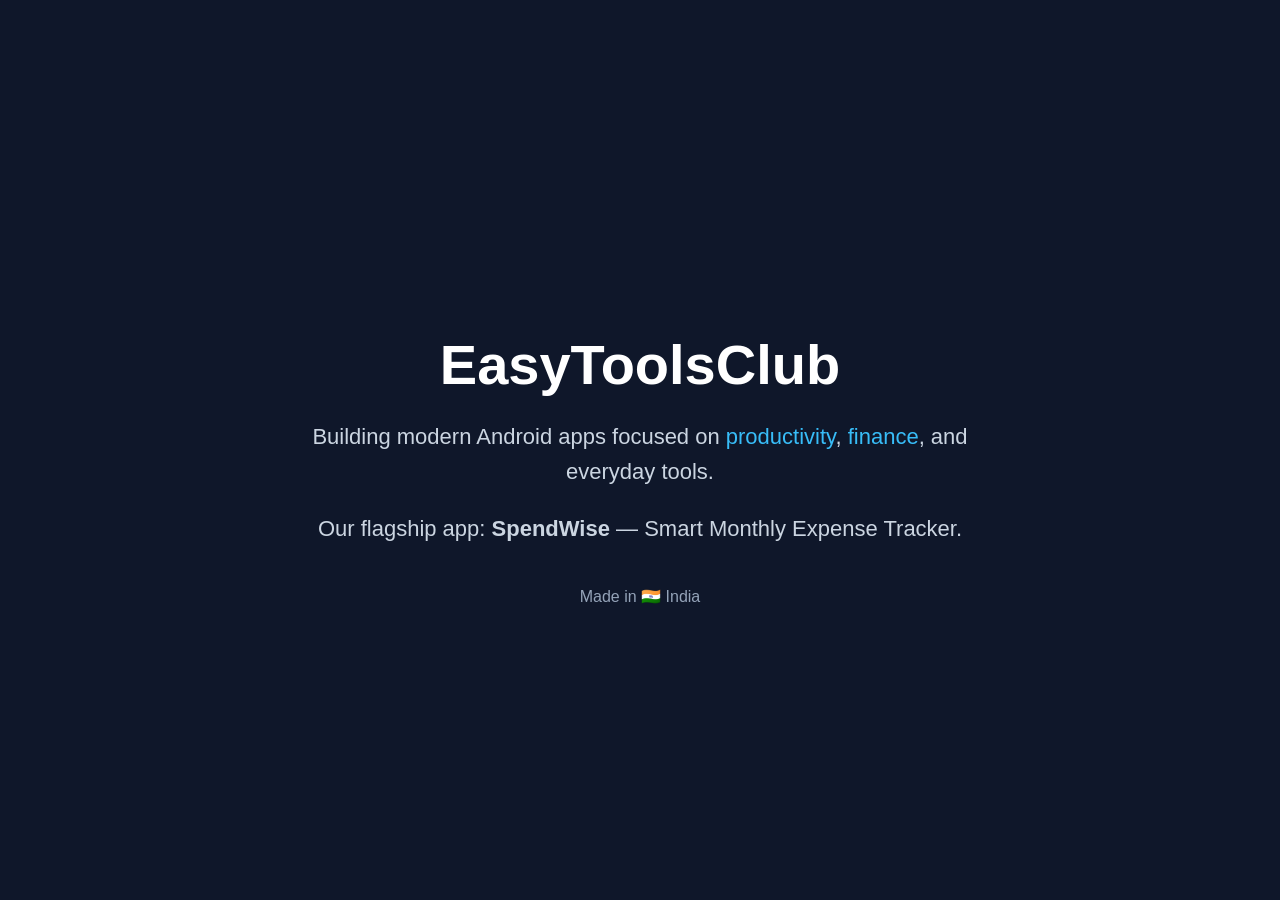
==== index.html @ 216d98b9 "Initial website setup" ====
<!DOCTYPE html>
<html lang="en">
<head>
    <meta charset="UTF-8">
    <meta name="viewport" content="width=device-width, initial-scale=1.0">
    <title>EasyToolsClub</title>

    <style>
        body {
            margin: 0;
            font-family: Arial, sans-serif;
            background: #0f172a;
            color: white;
            display: flex;
            justify-content: center;
            align-items: center;
            height: 100vh;
            text-align: center;
        }

        .container {
            max-width: 700px;
            padding: 20px;
        }

        h1 {
            font-size: 56px;
            margin-bottom: 20px;
        }

        p {
            font-size: 22px;
            color: #cbd5e1;
            line-height: 1.6;
        }

        .highlight {
            color: #38bdf8;
        }

        .footer {
            margin-top: 40px;
            color: #94a3b8;
            font-size: 16px;
        }

        a {
            color: #38bdf8;
            text-decoration: none;
        }
    </style>
</head>

<body>

<div class="container">
    <h1>EasyToolsClub</h1>

    <p>
        Building modern Android apps focused on
        <span class="highlight">productivity</span>,
        <span class="highlight">finance</span>,
        and everyday tools.
    </p>

    <p>
        Our flagship app:
        <strong>SpendWise</strong> —
        Smart Monthly Expense Tracker.
    </p>

    <div class="footer">
        Made in 🇮🇳 India
    </div>
</div>

</body>
</html>
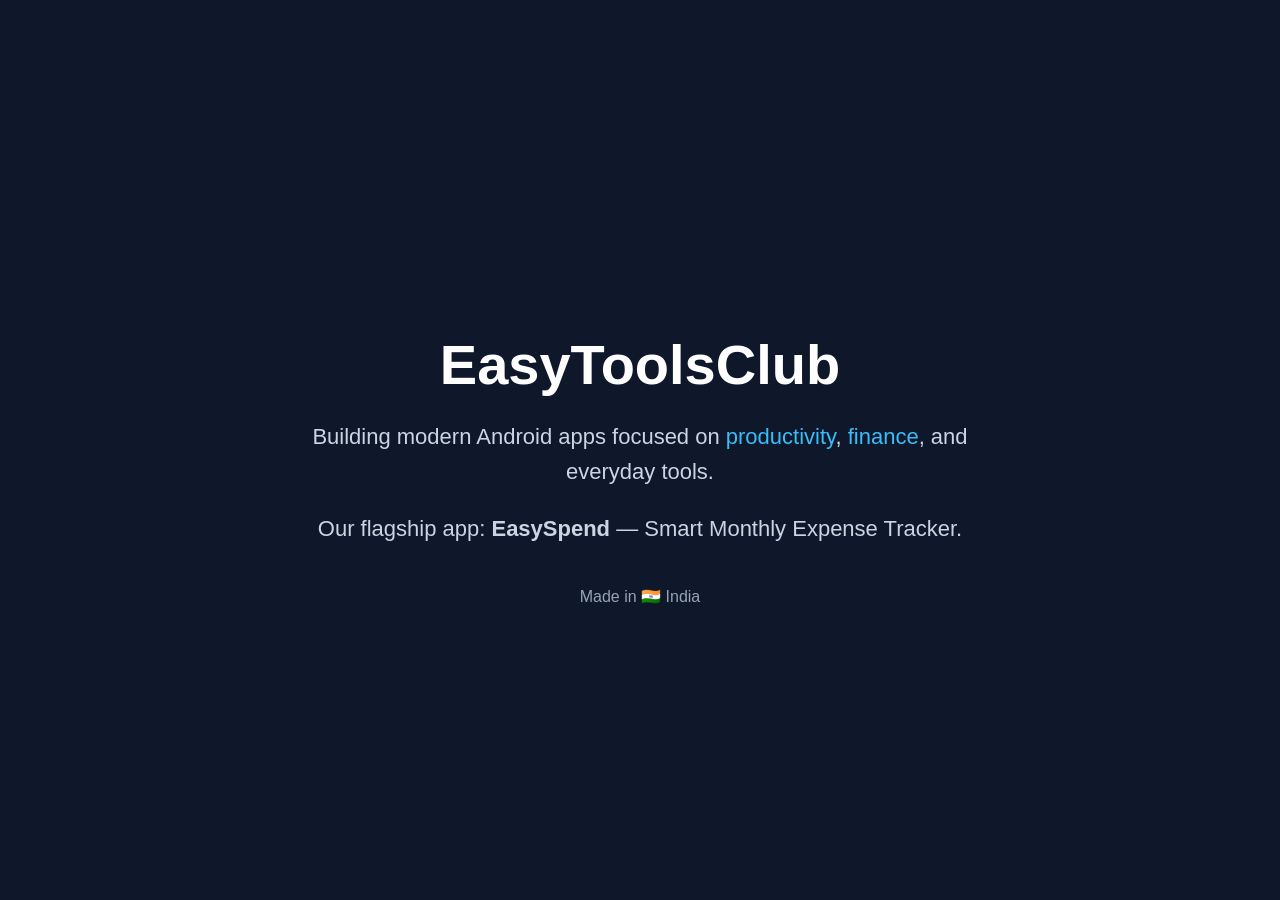
==== commit f9c51ab9: "Update index.html" ====
--- a/index.html
+++ b/index.html
@@ -65,7 +65,7 @@
 
     <p>
         Our flagship app:
-        <strong>SpendWise</strong> —
+        <strong>EasySpend</strong> —
         Smart Monthly Expense Tracker.
     </p>
 
@@ -75,4 +75,4 @@
 </div>
 
 </body>
-</html>+</html>
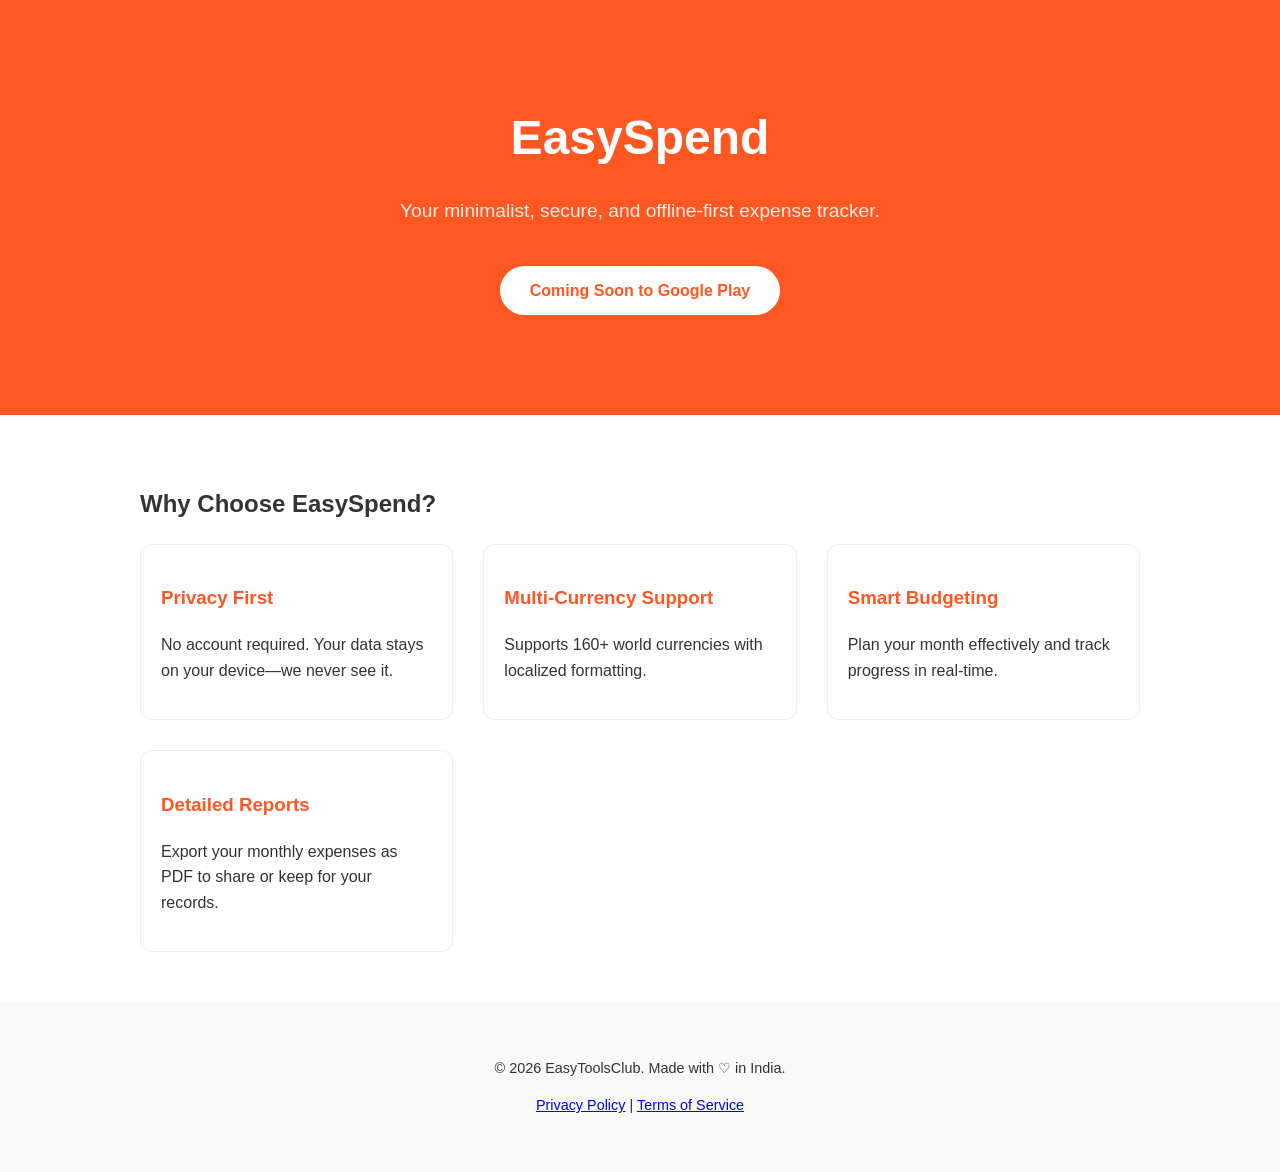
==== commit d3e56cd6: "Revamp index.html for EasySpend tracker Updated the title and modified the layout and styling for th" ====
--- a/index.html
+++ b/index.html
@@ -3,76 +3,53 @@
 <head>
     <meta charset="UTF-8">
     <meta name="viewport" content="width=device-width, initial-scale=1.0">
-    <title>EasyToolsClub</title>
-
+    <title>EasySpend - Smart Monthly Expense Tracker</title>
     <style>
-        body {
-            margin: 0;
-            font-family: Arial, sans-serif;
-            background: #0f172a;
-            color: white;
-            display: flex;
-            justify-content: center;
-            align-items: center;
-            height: 100vh;
-            text-align: center;
-        }
-
-        .container {
-            max-width: 700px;
-            padding: 20px;
-        }
-
-        h1 {
-            font-size: 56px;
-            margin-bottom: 20px;
-        }
-
-        p {
-            font-size: 22px;
-            color: #cbd5e1;
-            line-height: 1.6;
-        }
-
-        .highlight {
-            color: #38bdf8;
-        }
-
-        .footer {
-            margin-top: 40px;
-            color: #94a3b8;
-            font-size: 16px;
-        }
-
-        a {
-            color: #38bdf8;
-            text-decoration: none;
-        }
+        body { font-family: 'Segoe UI', Tahoma, Geneva, Verdana, sans-serif; margin: 0; color: #333; line-height: 1.6; }
+        .hero { background: #FF5722; color: white; padding: 100px 20px; text-align: center; }
+        .hero h1 { margin: 0; font-size: 3em; }
+        .hero p { font-size: 1.2em; opacity: 0.9; }
+        .container { max-width: 1000px; margin: auto; padding: 50px 20px; }
+        .features { display: grid; grid-template-columns: repeat(auto-fit, minmax(300px, 1fr)); gap: 30px; }
+        .feature-card { padding: 20px; border-radius: 12px; border: 1px solid #eee; transition: 0.3s; }
+        .feature-card:hover { transform: translateY(-5px); box-shadow: 0 10px 20px rgba(0,0,0,0.1); }
+        .feature-card h3 { color: #FF5722; }
+        .footer { text-align: center; padding: 40px 20px; background: #f9f9f9; font-size: 0.9em; }
+        .btn { display: inline-block; background: white; color: #FF5722; padding: 12px 30px; border-radius: 30px; text-decoration: none; font-weight: bold; margin-top: 20px; }
     </style>
 </head>
+<body>
+    <div class="hero">
+        <h1>EasySpend</h1>
+        <p>Your minimalist, secure, and offline-first expense tracker.</p>
+        <a href="#" class="btn">Coming Soon to Google Play</a>
+    </div>
 
-<body>
-
-<div class="container">
-    <h1>EasyToolsClub</h1>
-
-    <p>
-        Building modern Android apps focused on
-        <span class="highlight">productivity</span>,
-        <span class="highlight">finance</span>,
-        and everyday tools.
-    </p>
-
-    <p>
-        Our flagship app:
-        <strong>EasySpend</strong> —
-        Smart Monthly Expense Tracker.
-    </p>
+    <div class="container">
+        <h2>Why Choose EasySpend?</h2>
+        <div class="features">
+            <div class="feature-card">
+                <h3>Privacy First</h3>
+                <p>No account required. Your data stays on your device—we never see it.</p>
+            </div>
+            <div class="feature-card">
+                <h3>Multi-Currency Support</h3>
+                <p>Supports 160+ world currencies with localized formatting.</p>
+            </div>
+            <div class="feature-card">
+                <h3>Smart Budgeting</h3>
+                <p>Plan your month effectively and track progress in real-time.</p>
+            </div>
+            <div class="feature-card">
+                <h3>Detailed Reports</h3>
+                <p>Export your monthly expenses as PDF to share or keep for your records.</p>
+            </div>
+        </div>
+    </div>
 
     <div class="footer">
-        Made in 🇮🇳 India
+        <p>&copy; 2026 EasyToolsClub. Made with ♡ in India.</p>
+        <p><a href="privacy.html">Privacy Policy</a> | <a href="terms.html">Terms of Service</a></p>
     </div>
-</div>
-
 </body>
 </html>
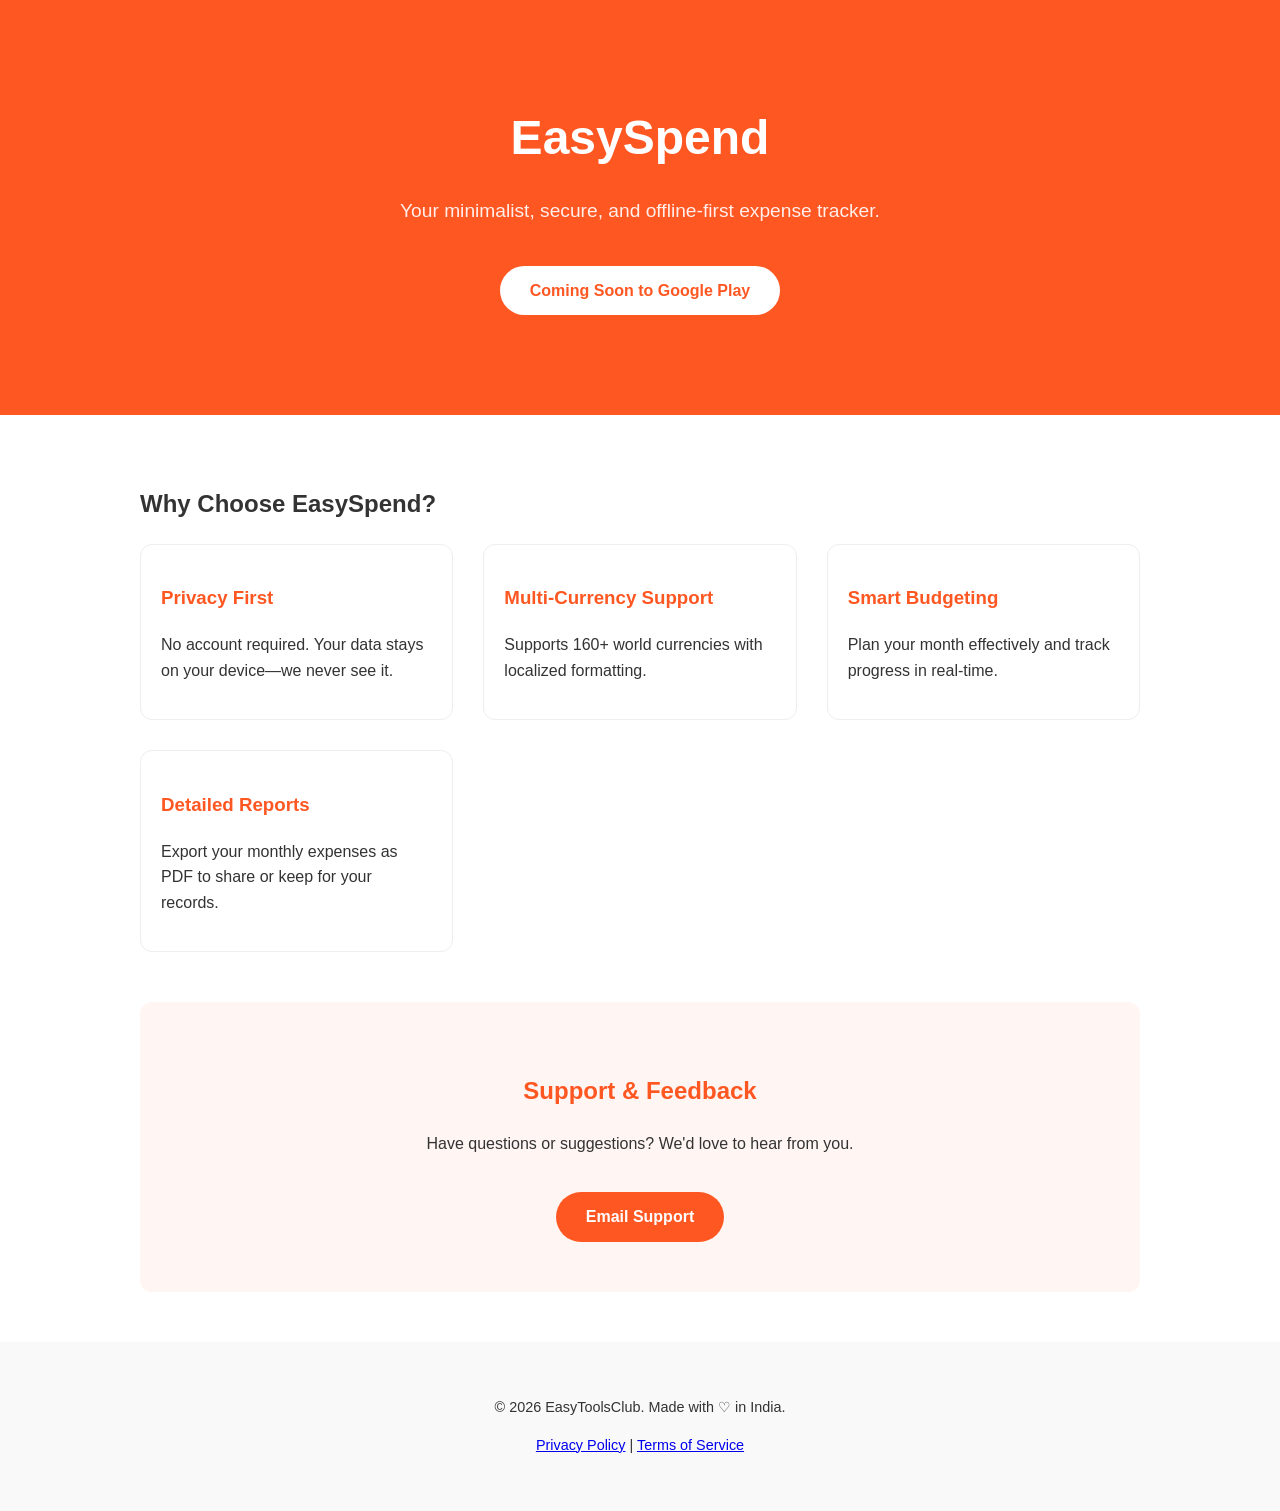
==== commit 02476d62: "Add files via upload" ====
--- a/index.html
+++ b/index.html
@@ -1,55 +1,64 @@
-<!DOCTYPE html>
-<html lang="en">
-<head>
-    <meta charset="UTF-8">
-    <meta name="viewport" content="width=device-width, initial-scale=1.0">
-    <title>EasySpend - Smart Monthly Expense Tracker</title>
-    <style>
-        body { font-family: 'Segoe UI', Tahoma, Geneva, Verdana, sans-serif; margin: 0; color: #333; line-height: 1.6; }
-        .hero { background: #FF5722; color: white; padding: 100px 20px; text-align: center; }
-        .hero h1 { margin: 0; font-size: 3em; }
-        .hero p { font-size: 1.2em; opacity: 0.9; }
-        .container { max-width: 1000px; margin: auto; padding: 50px 20px; }
-        .features { display: grid; grid-template-columns: repeat(auto-fit, minmax(300px, 1fr)); gap: 30px; }
-        .feature-card { padding: 20px; border-radius: 12px; border: 1px solid #eee; transition: 0.3s; }
-        .feature-card:hover { transform: translateY(-5px); box-shadow: 0 10px 20px rgba(0,0,0,0.1); }
-        .feature-card h3 { color: #FF5722; }
-        .footer { text-align: center; padding: 40px 20px; background: #f9f9f9; font-size: 0.9em; }
-        .btn { display: inline-block; background: white; color: #FF5722; padding: 12px 30px; border-radius: 30px; text-decoration: none; font-weight: bold; margin-top: 20px; }
-    </style>
-</head>
-<body>
-    <div class="hero">
-        <h1>EasySpend</h1>
-        <p>Your minimalist, secure, and offline-first expense tracker.</p>
-        <a href="#" class="btn">Coming Soon to Google Play</a>
-    </div>
-
-    <div class="container">
-        <h2>Why Choose EasySpend?</h2>
-        <div class="features">
-            <div class="feature-card">
-                <h3>Privacy First</h3>
-                <p>No account required. Your data stays on your device—we never see it.</p>
-            </div>
-            <div class="feature-card">
-                <h3>Multi-Currency Support</h3>
-                <p>Supports 160+ world currencies with localized formatting.</p>
-            </div>
-            <div class="feature-card">
-                <h3>Smart Budgeting</h3>
-                <p>Plan your month effectively and track progress in real-time.</p>
-            </div>
-            <div class="feature-card">
-                <h3>Detailed Reports</h3>
-                <p>Export your monthly expenses as PDF to share or keep for your records.</p>
-            </div>
-        </div>
-    </div>
-
-    <div class="footer">
-        <p>&copy; 2026 EasyToolsClub. Made with ♡ in India.</p>
-        <p><a href="privacy.html">Privacy Policy</a> | <a href="terms.html">Terms of Service</a></p>
-    </div>
-</body>
-</html>
+<!DOCTYPE html>
+<html lang="en">
+<head>
+    <meta charset="UTF-8">
+    <meta name="viewport" content="width=device-width, initial-scale=1.0">
+    <title>EasySpend - Smart Monthly Expense Tracker</title>
+    <style>
+        body { font-family: 'Segoe UI', Tahoma, Geneva, Verdana, sans-serif; margin: 0; color: #333; line-height: 1.6; }
+        .hero { background: #FF5722; color: white; padding: 100px 20px; text-align: center; }
+        .hero h1 { margin: 0; font-size: 3em; }
+        .hero p { font-size: 1.2em; opacity: 0.9; }
+        .container { max-width: 1000px; margin: auto; padding: 50px 20px; }
+        .features { display: grid; grid-template-columns: repeat(auto-fit, minmax(300px, 1fr)); gap: 30px; }
+        .feature-card { padding: 20px; border-radius: 12px; border: 1px solid #eee; transition: 0.3s; }
+        .feature-card:hover { transform: translateY(-5px); box-shadow: 0 10px 20px rgba(0,0,0,0.1); }
+        .feature-card h3 { color: #FF5722; }
+        .contact { background: #fff5f2; padding: 50px 20px; text-align: center; border-radius: 12px; margin-top: 50px; }
+        .contact h2 { color: #FF5722; }
+        .footer { text-align: center; padding: 40px 20px; background: #f9f9f9; font-size: 0.9em; }
+        .btn { display: inline-block; background: white; color: #FF5722; padding: 12px 30px; border-radius: 30px; text-decoration: none; font-weight: bold; margin-top: 20px; }
+        .btn-primary { background: #FF5722; color: white; }
+    </style>
+</head>
+<body>
+    <div class="hero">
+        <h1>EasySpend</h1>
+        <p>Your minimalist, secure, and offline-first expense tracker.</p>
+        <a href="#" class="btn">Coming Soon to Google Play</a>
+    </div>
+
+    <div class="container">
+        <h2>Why Choose EasySpend?</h2>
+        <div class="features">
+            <div class="feature-card">
+                <h3>Privacy First</h3>
+                <p>No account required. Your data stays on your device—we never see it.</p>
+            </div>
+            <div class="feature-card">
+                <h3>Multi-Currency Support</h3>
+                <p>Supports 160+ world currencies with localized formatting.</p>
+            </div>
+            <div class="feature-card">
+                <h3>Smart Budgeting</h3>
+                <p>Plan your month effectively and track progress in real-time.</p>
+            </div>
+            <div class="feature-card">
+                <h3>Detailed Reports</h3>
+                <p>Export your monthly expenses as PDF to share or keep for your records.</p>
+            </div>
+        </div>
+
+        <div class="contact" id="contact">
+            <h2>Support & Feedback</h2>
+            <p>Have questions or suggestions? We'd love to hear from you.</p>
+            <a href="mailto:support@easytoolsclub.in" class="btn btn-primary">Email Support</a>
+        </div>
+    </div>
+
+    <div class="footer">
+        <p>&copy; 2026 EasyToolsClub. Made with ♡ in India.</p>
+        <p><a href="privacy.html">Privacy Policy</a> | <a href="terms.html">Terms of Service</a></p>
+    </div>
+</body>
+</html>
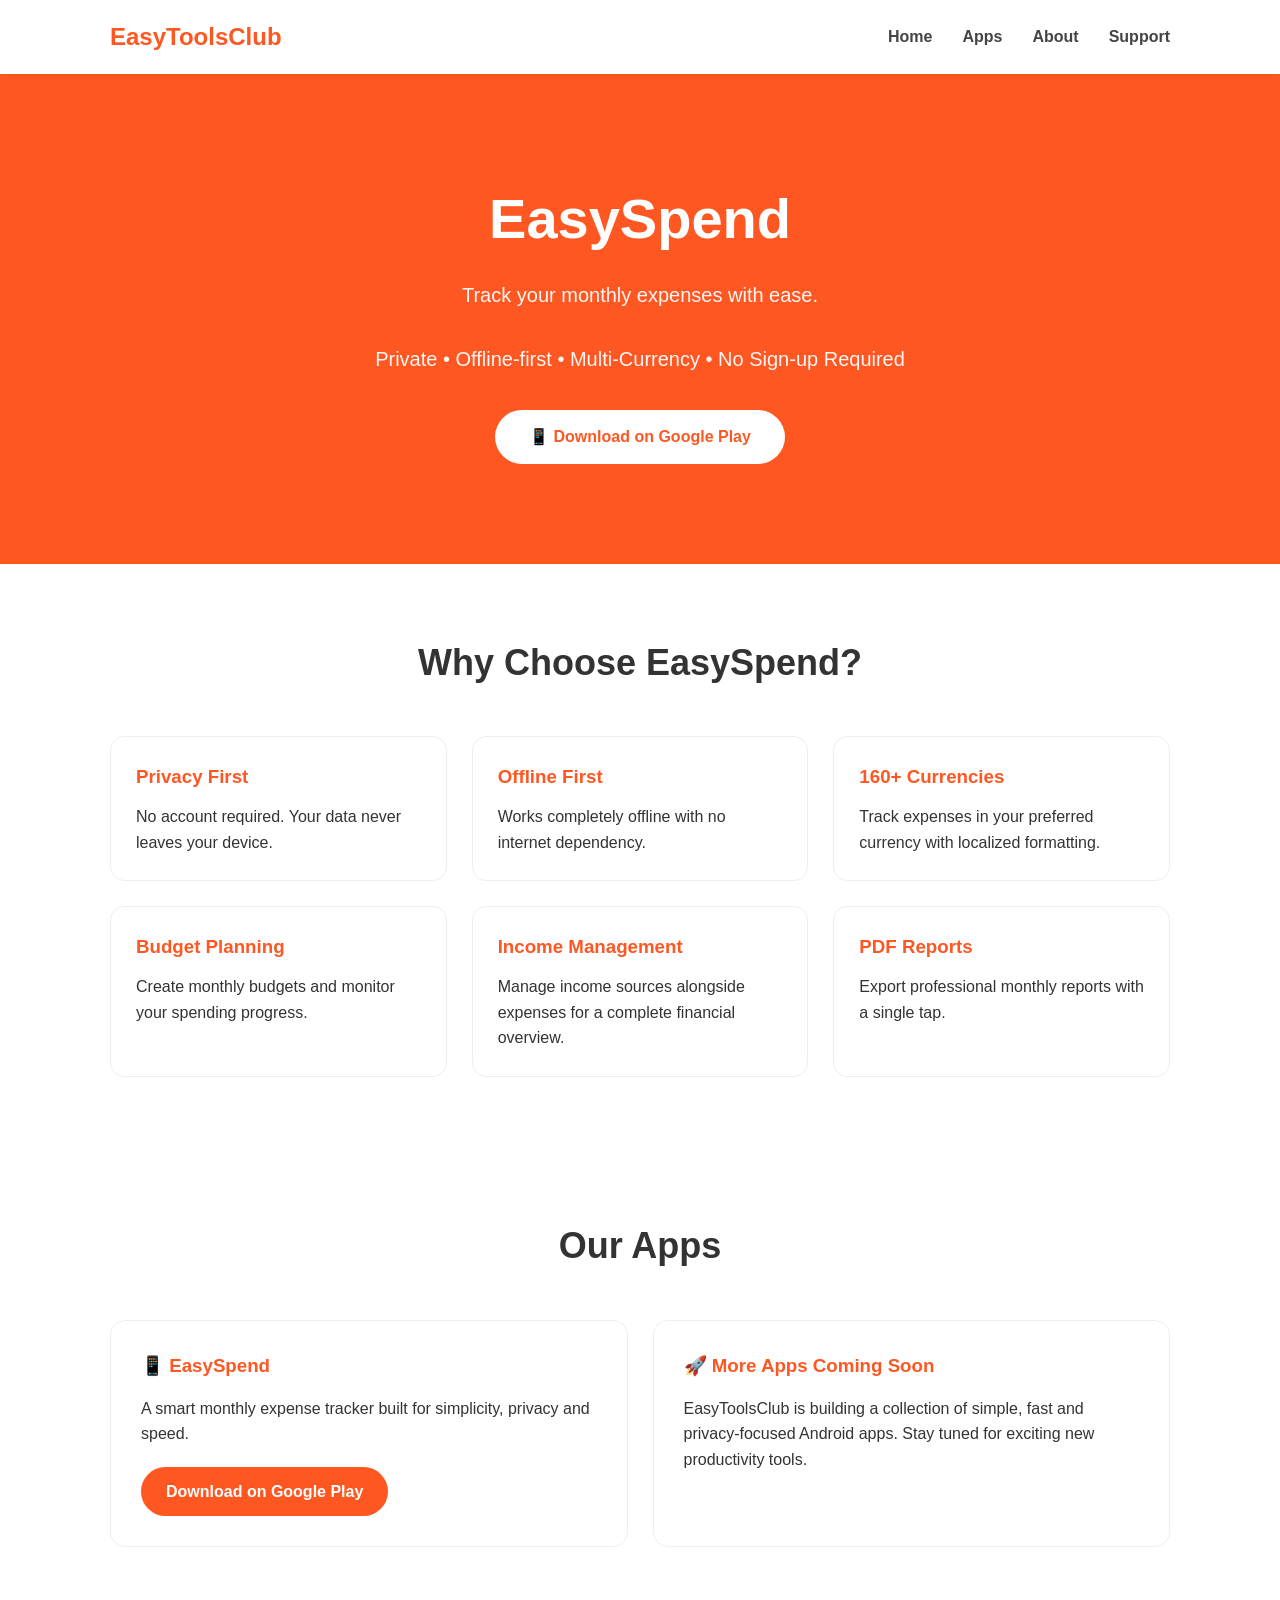
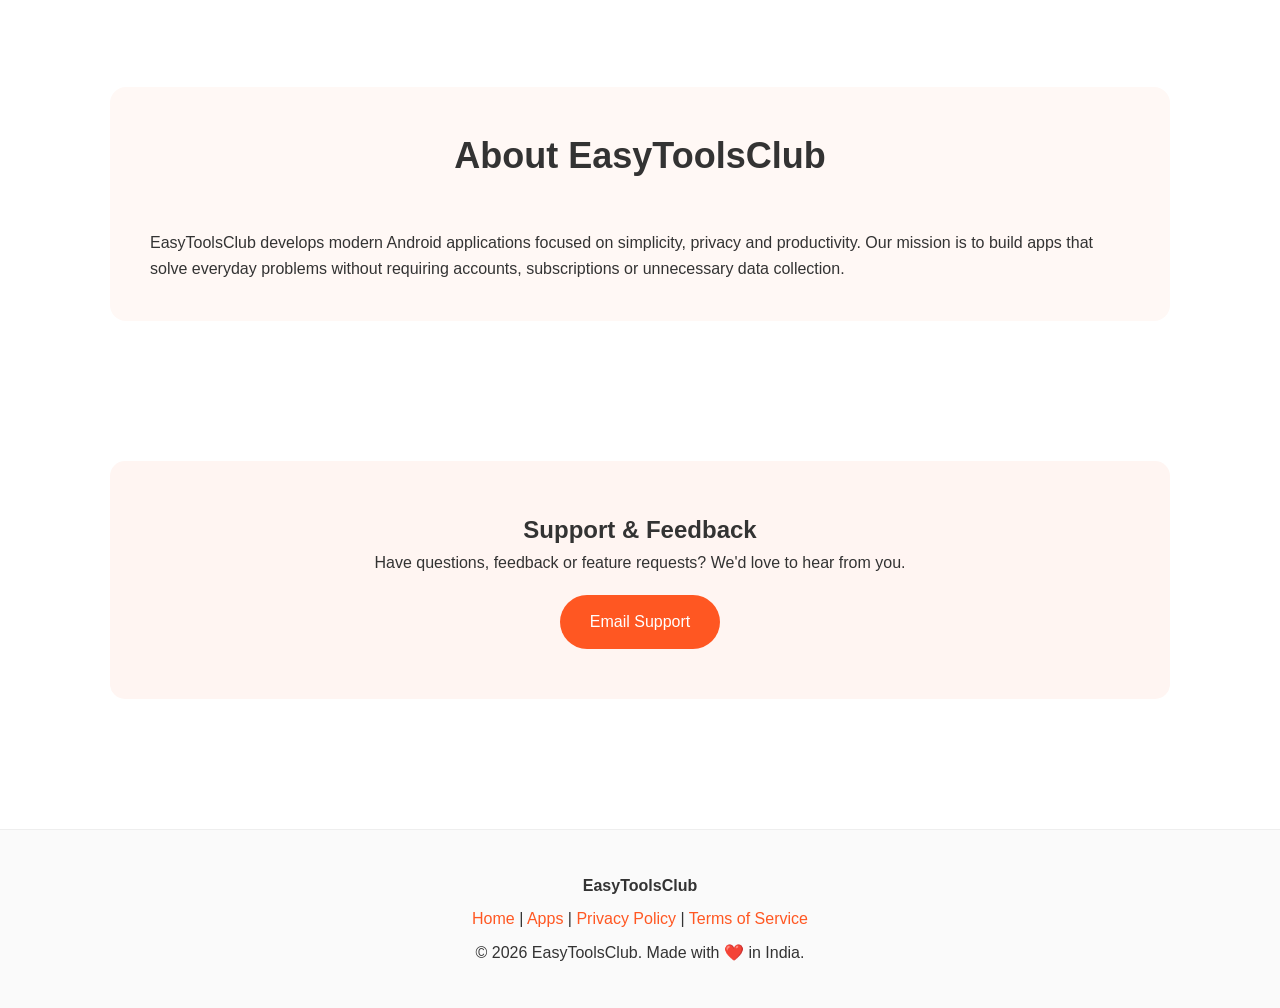
==== commit a97b1ea1: "Refactor index.html for improved layout and styling Updated the HTML structure and styles for the Ea" ====
--- a/index.html
+++ b/index.html
@@ -1,64 +1,316 @@
 <!DOCTYPE html>
 <html lang="en">
-<head>
-    <meta charset="UTF-8">
-    <meta name="viewport" content="width=device-width, initial-scale=1.0">
-    <title>EasySpend - Smart Monthly Expense Tracker</title>
-    <style>
-        body { font-family: 'Segoe UI', Tahoma, Geneva, Verdana, sans-serif; margin: 0; color: #333; line-height: 1.6; }
-        .hero { background: #FF5722; color: white; padding: 100px 20px; text-align: center; }
-        .hero h1 { margin: 0; font-size: 3em; }
-        .hero p { font-size: 1.2em; opacity: 0.9; }
-        .container { max-width: 1000px; margin: auto; padding: 50px 20px; }
-        .features { display: grid; grid-template-columns: repeat(auto-fit, minmax(300px, 1fr)); gap: 30px; }
-        .feature-card { padding: 20px; border-radius: 12px; border: 1px solid #eee; transition: 0.3s; }
-        .feature-card:hover { transform: translateY(-5px); box-shadow: 0 10px 20px rgba(0,0,0,0.1); }
-        .feature-card h3 { color: #FF5722; }
-        .contact { background: #fff5f2; padding: 50px 20px; text-align: center; border-radius: 12px; margin-top: 50px; }
-        .contact h2 { color: #FF5722; }
-        .footer { text-align: center; padding: 40px 20px; background: #f9f9f9; font-size: 0.9em; }
-        .btn { display: inline-block; background: white; color: #FF5722; padding: 12px 30px; border-radius: 30px; text-decoration: none; font-weight: bold; margin-top: 20px; }
-        .btn-primary { background: #FF5722; color: white; }
-    </style>
-</head>
-<body>
-    <div class="hero">
-        <h1>EasySpend</h1>
-        <p>Your minimalist, secure, and offline-first expense tracker.</p>
-        <a href="#" class="btn">Coming Soon to Google Play</a>
-    </div>
-
-    <div class="container">
-        <h2>Why Choose EasySpend?</h2>
-        <div class="features">
-            <div class="feature-card">
-                <h3>Privacy First</h3>
-                <p>No account required. Your data stays on your device—we never see it.</p>
-            </div>
-            <div class="feature-card">
-                <h3>Multi-Currency Support</h3>
-                <p>Supports 160+ world currencies with localized formatting.</p>
-            </div>
-            <div class="feature-card">
-                <h3>Smart Budgeting</h3>
-                <p>Plan your month effectively and track progress in real-time.</p>
-            </div>
-            <div class="feature-card">
-                <h3>Detailed Reports</h3>
-                <p>Export your monthly expenses as PDF to share or keep for your records.</p>
-            </div>
-        </div>
-
-        <div class="contact" id="contact">
+   <head>
+      <meta charset="UTF-8">
+      <meta name="viewport" content="width=device-width, initial-scale=1.0">
+      <title>EasyToolsClub | EasySpend - Smart Monthly Expense Tracker</title>
+      <style>
+         *{
+         margin:0;
+         padding:0;
+         box-sizing:border-box;
+         }
+         body{
+         font-family:Segoe UI,Tahoma,Geneva,Verdana,sans-serif;
+         color:#333;
+         line-height:1.6;
+         background:#fff;
+         }
+         /* Navigation */
+         header{
+         position:sticky;
+         top:0;
+         background:#fff;
+         box-shadow:0 2px 10px rgba(0,0,0,.06);
+         z-index:999;
+         }
+         nav{
+         max-width:1100px;
+         margin:auto;
+         padding:18px 20px;
+         display:flex;
+         justify-content:space-between;
+         align-items:center;
+         }
+         .logo{
+         font-size:24px;
+         font-weight:bold;
+         color:#FF5722;
+         }
+         nav ul{
+         display:flex;
+         list-style:none;
+         gap:30px;
+         }
+         nav a{
+         text-decoration:none;
+         color:#444;
+         font-weight:600;
+         }
+         nav a:hover{
+         color:#FF5722;
+         }
+         /* Hero */
+         .hero{
+         background:#FF5722;
+         color:#fff;
+         text-align:center;
+         padding:100px 20px;
+         }
+         .hero h1{
+         font-size:56px;
+         margin-bottom:15px;
+         }
+         .hero p{
+         max-width:700px;
+         margin:auto;
+         font-size:20px;
+         opacity:.95;
+         }
+         .btn{
+         display:inline-block;
+         margin-top:35px;
+         padding:14px 34px;
+         border-radius:40px;
+         text-decoration:none;
+         font-weight:bold;
+         transition:.25s;
+         }
+         .btn-primary{
+         background:white;
+         color:#FF5722;
+         }
+         .btn-primary:hover{
+         transform:translateY(-2px);
+         }
+         /* Sections */
+         .container{
+         max-width:1100px;
+         margin:auto;
+         padding:70px 20px;
+         }
+         .section-title{
+         text-align:center;
+         margin-bottom:45px;
+         font-size:36px;
+         }
+         /* Features */
+         .features{
+         display:grid;
+         grid-template-columns:repeat(auto-fit,minmax(250px,1fr));
+         gap:25px;
+         }
+         .card{
+         border:1px solid #eee;
+         border-radius:14px;
+         padding:25px;
+         transition:.25s;
+         background:#fff;
+         }
+         .card:hover{
+         transform:translateY(-5px);
+         box-shadow:0 12px 30px rgba(0,0,0,.08);
+         }
+         .card h3{
+         color:#FF5722;
+         margin-bottom:12px;
+         }
+         /* Apps */
+         .apps{
+         display:grid;
+         grid-template-columns:repeat(auto-fit,minmax(320px,1fr));
+         gap:25px;
+         }
+         .app-card{
+         border:1px solid #eee;
+         border-radius:15px;
+         padding:30px;
+         }
+         .app-card h3{
+         color:#FF5722;
+         margin-bottom:15px;
+         }
+         .download-btn{
+         display:inline-block;
+         margin-top:20px;
+         background:#FF5722;
+         color:white;
+         padding:12px 25px;
+         border-radius:30px;
+         text-decoration:none;
+         font-weight:bold;
+         }
+         .download-btn:hover{
+         opacity:.9;
+         }
+         /* About */
+         .about{
+         background:#fff8f5;
+         border-radius:16px;
+         padding:40px;
+         }
+         /* Support */
+         .contact{
+         text-align:center;
+         background:#fff5f2;
+         padding:50px;
+         border-radius:15px;
+         }
+         .email-btn{
+         display:inline-block;
+         margin-top:20px;
+         background:#FF5722;
+         color:white;
+         text-decoration:none;
+         padding:14px 30px;
+         border-radius:30px;
+         }
+         /* Footer */
+         footer{
+         background:#fafafa;
+         text-align:center;
+         padding:35px;
+         margin-top:60px;
+         border-top:1px solid #eee;
+         }
+         footer a{
+         text-decoration:none;
+         color:#FF5722;
+         }
+         footer p{
+         margin:8px 0;
+         }
+         html{
+         scroll-behavior:smooth;
+         }
+         @media(max-width:700px){
+         nav{
+         flex-direction:column;
+         gap:15px;
+         }
+         .hero h1{
+         font-size:40px;
+         }
+         .hero p{
+         font-size:18px;
+         }
+         }
+      </style>
+   </head>
+   <body>
+      <header>
+         <nav>
+            <div class="logo">EasyToolsClub</div>
+            <ul>
+               <li><a href="#home">Home</a></li>
+               <li><a href="#apps">Apps</a></li>
+               <li><a href="#about">About</a></li>
+               <li><a href="#support">Support</a></li>
+            </ul>
+         </nav>
+      </header>
+      <section class="hero" id="home">
+         <h1>EasySpend</h1>
+         <p>
+            Track your monthly expenses with ease.
+            <br><br>
+            Private • Offline-first • Multi-Currency • No Sign-up Required
+         </p>
+         <a class="btn btn-primary"
+            href="https://play.google.com/store/apps/details?id=com.easytoolsclub.easyspend"
+            target="_blank">
+         📱 Download on Google Play
+         </a>
+      </section>
+      <section class="container">
+         <h2 class="section-title">Why Choose EasySpend?</h2>
+         <div class="features">
+            <div class="card">
+               <h3>Privacy First</h3>
+               <p>No account required. Your data never leaves your device.</p>
+            </div>
+            <div class="card">
+               <h3>Offline First</h3>
+               <p>Works completely offline with no internet dependency.</p>
+            </div>
+            <div class="card">
+               <h3>160+ Currencies</h3>
+               <p>Track expenses in your preferred currency with localized formatting.</p>
+            </div>
+            <div class="card">
+               <h3>Budget Planning</h3>
+               <p>Create monthly budgets and monitor your spending progress.</p>
+            </div>
+            <div class="card">
+               <h3>Income Management</h3>
+               <p>Manage income sources alongside expenses for a complete financial overview.</p>
+            </div>
+            <div class="card">
+               <h3>PDF Reports</h3>
+               <p>Export professional monthly reports with a single tap.</p>
+            </div>
+         </div>
+      </section>
+      <section class="container" id="apps">
+         <h2 class="section-title">Our Apps</h2>
+         <div class="apps">
+            <div class="app-card">
+               <h3>📱 EasySpend</h3>
+               <p>
+                  A smart monthly expense tracker built for simplicity, privacy and speed.
+               </p>
+               <a
+                  class="download-btn"
+                  href="https://play.google.com/store/apps/details?id=com.easytoolsclub.easyspend"
+                  target="_blank">
+               Download on Google Play
+               </a>
+            </div>
+            <div class="app-card">
+               <h3>🚀 More Apps Coming Soon</h3>
+               <p>
+                  EasyToolsClub is building a collection of simple, fast and privacy-focused Android apps.
+                  Stay tuned for exciting new productivity tools.
+               </p>
+            </div>
+         </div>
+      </section>
+      <section class="container" id="about">
+         <div class="about">
+            <h2 class="section-title">About EasyToolsClub</h2>
+            <p>
+               EasyToolsClub develops modern Android applications focused on simplicity,
+               privacy and productivity.
+               Our mission is to build apps that solve everyday problems without requiring
+               accounts, subscriptions or unnecessary data collection.
+            </p>
+         </div>
+      </section>
+      <section class="container" id="support">
+         <div class="contact">
             <h2>Support & Feedback</h2>
-            <p>Have questions or suggestions? We'd love to hear from you.</p>
-            <a href="mailto:support@easytoolsclub.in" class="btn btn-primary">Email Support</a>
-        </div>
-    </div>
-
-    <div class="footer">
-        <p>&copy; 2026 EasyToolsClub. Made with ♡ in India.</p>
-        <p><a href="privacy.html">Privacy Policy</a> | <a href="terms.html">Terms of Service</a></p>
-    </div>
-</body>
-</html>+            <p>
+               Have questions, feedback or feature requests?
+               We'd love to hear from you.
+            </p>
+            <a
+               href="mailto:support@easytoolsclub.in"
+               class="email-btn">
+            Email Support
+            </a>
+         </div>
+      </section>
+      <footer>
+         <p><strong>EasyToolsClub</strong></p>
+         <p>
+            <a href="#home">Home</a> |
+            <a href="#apps">Apps</a> |
+            <a href="https://easytoolsclub.in/privacy.html">Privacy Policy</a> |
+            <a href="https://easytoolsclub.in/terms.html">Terms of Service</a>
+         </p>
+         <p>
+            © 2026 EasyToolsClub. Made with ❤️ in India.
+         </p>
+      </footer>
+   </body>
+</html>
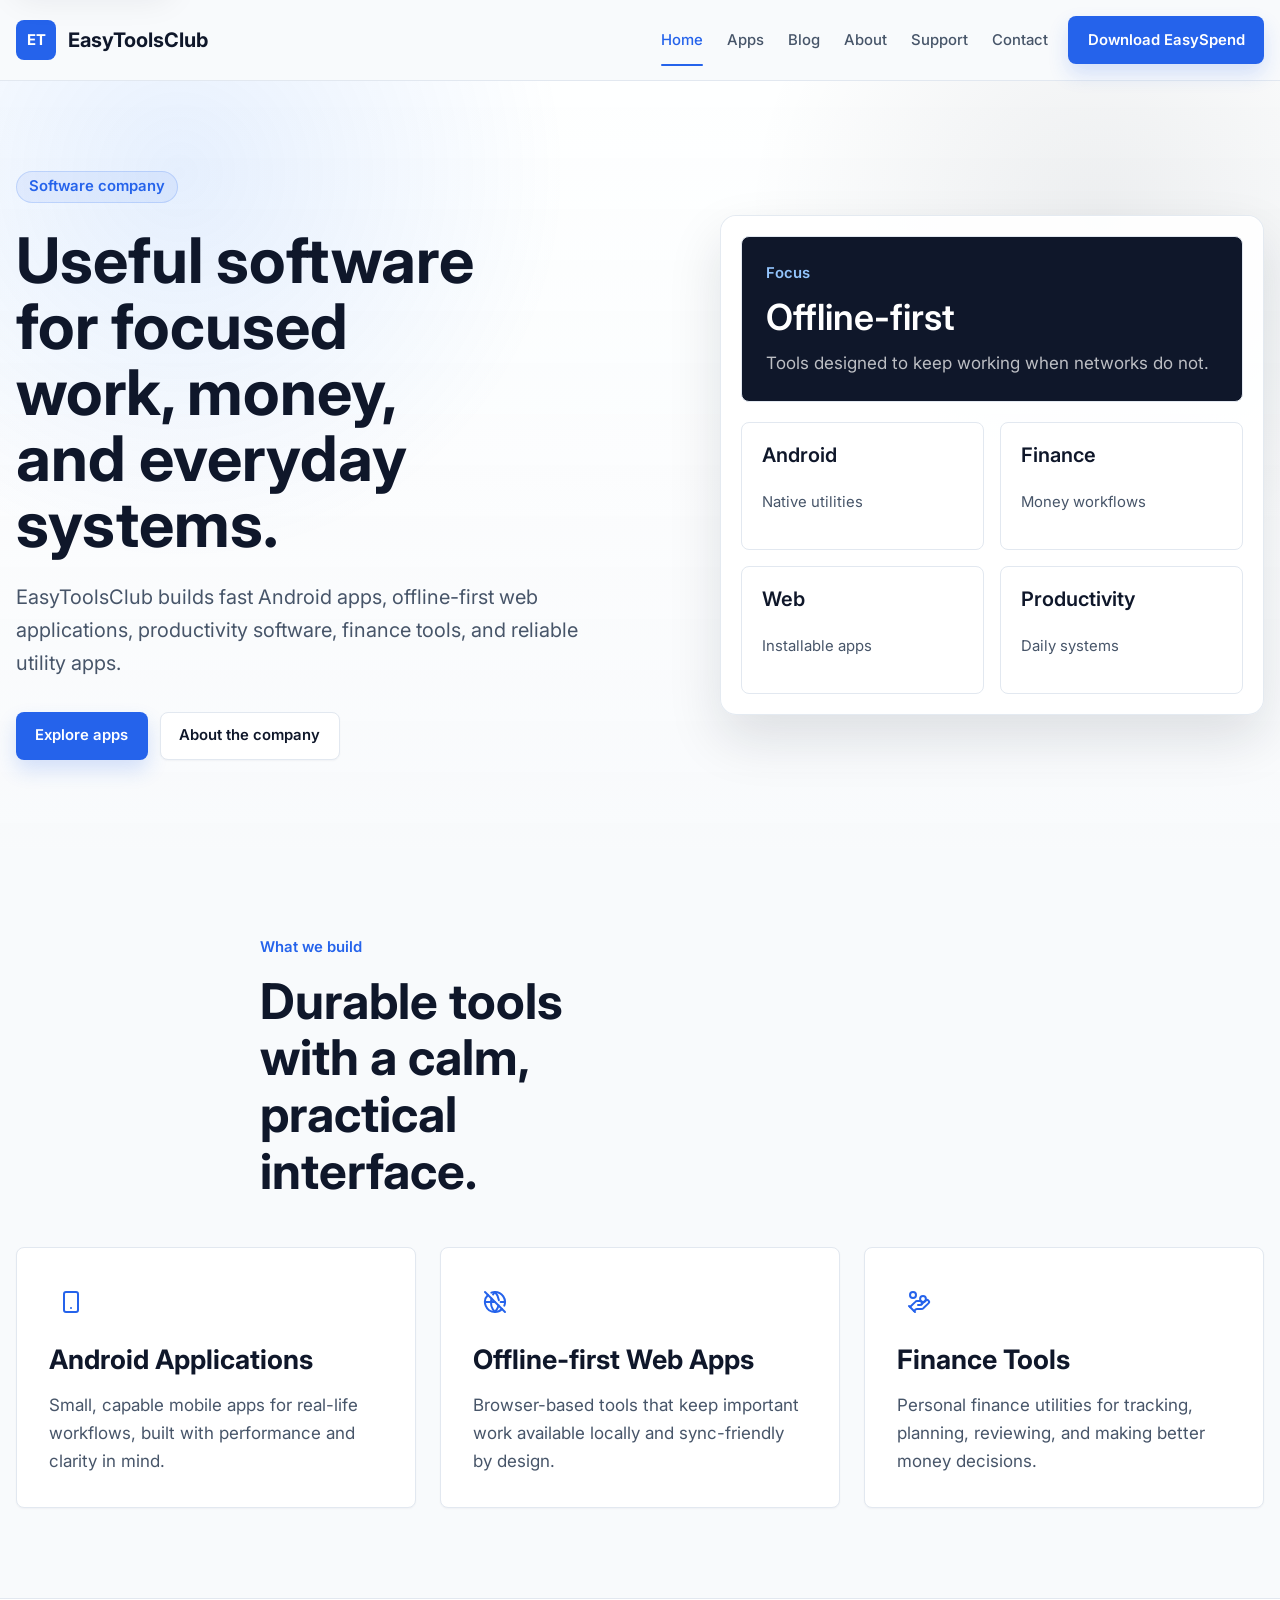
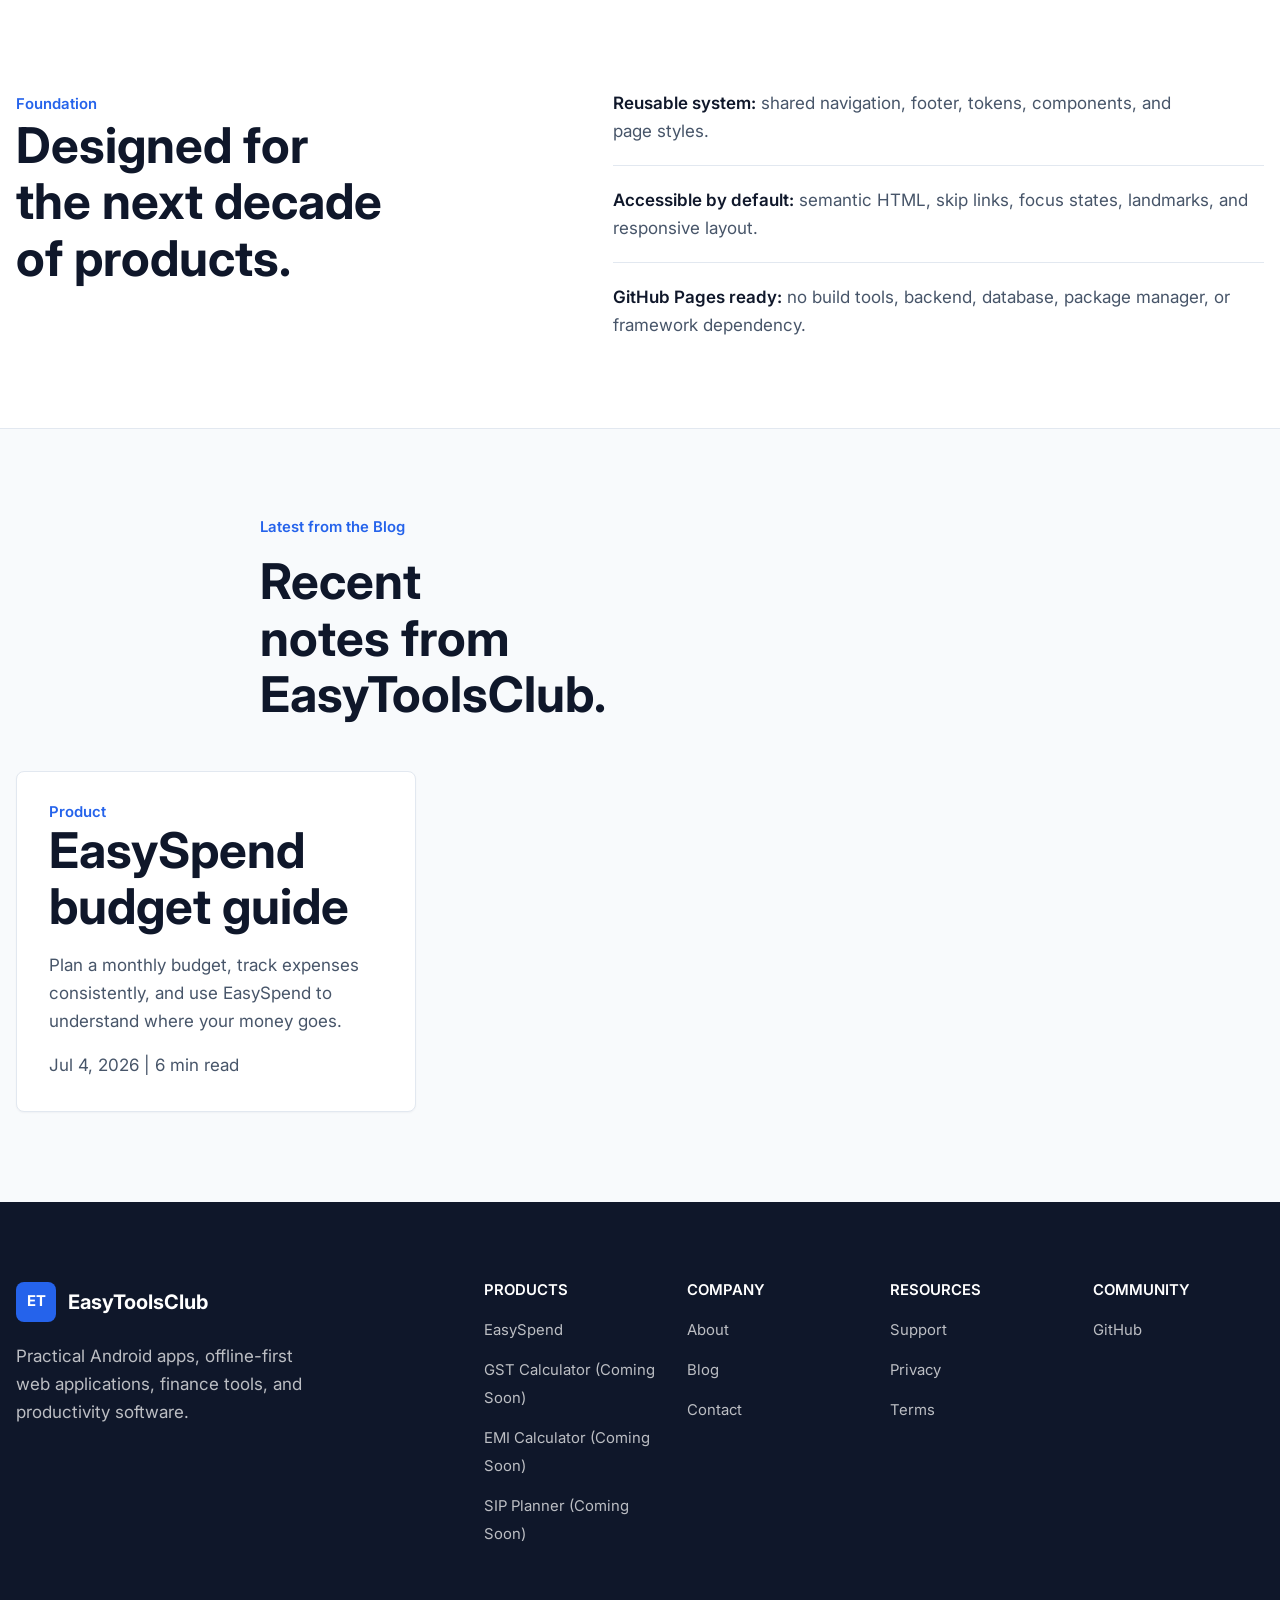
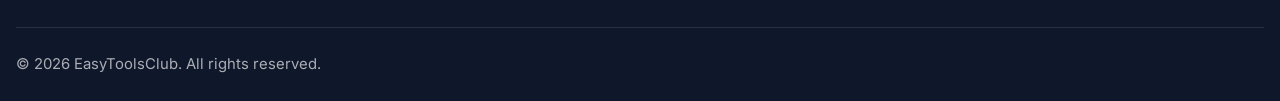
==== commit f25a6575: "deploy: publish EasyToolsClub multi-page site" ====
--- a/index.html
+++ b/index.html
@@ -1,316 +1,120 @@
-<!DOCTYPE html>
+<!doctype html>
 <html lang="en">
-   <head>
-      <meta charset="UTF-8">
-      <meta name="viewport" content="width=device-width, initial-scale=1.0">
-      <title>EasyToolsClub | EasySpend - Smart Monthly Expense Tracker</title>
-      <style>
-         *{
-         margin:0;
-         padding:0;
-         box-sizing:border-box;
-         }
-         body{
-         font-family:Segoe UI,Tahoma,Geneva,Verdana,sans-serif;
-         color:#333;
-         line-height:1.6;
-         background:#fff;
-         }
-         /* Navigation */
-         header{
-         position:sticky;
-         top:0;
-         background:#fff;
-         box-shadow:0 2px 10px rgba(0,0,0,.06);
-         z-index:999;
-         }
-         nav{
-         max-width:1100px;
-         margin:auto;
-         padding:18px 20px;
-         display:flex;
-         justify-content:space-between;
-         align-items:center;
-         }
-         .logo{
-         font-size:24px;
-         font-weight:bold;
-         color:#FF5722;
-         }
-         nav ul{
-         display:flex;
-         list-style:none;
-         gap:30px;
-         }
-         nav a{
-         text-decoration:none;
-         color:#444;
-         font-weight:600;
-         }
-         nav a:hover{
-         color:#FF5722;
-         }
-         /* Hero */
-         .hero{
-         background:#FF5722;
-         color:#fff;
-         text-align:center;
-         padding:100px 20px;
-         }
-         .hero h1{
-         font-size:56px;
-         margin-bottom:15px;
-         }
-         .hero p{
-         max-width:700px;
-         margin:auto;
-         font-size:20px;
-         opacity:.95;
-         }
-         .btn{
-         display:inline-block;
-         margin-top:35px;
-         padding:14px 34px;
-         border-radius:40px;
-         text-decoration:none;
-         font-weight:bold;
-         transition:.25s;
-         }
-         .btn-primary{
-         background:white;
-         color:#FF5722;
-         }
-         .btn-primary:hover{
-         transform:translateY(-2px);
-         }
-         /* Sections */
-         .container{
-         max-width:1100px;
-         margin:auto;
-         padding:70px 20px;
-         }
-         .section-title{
-         text-align:center;
-         margin-bottom:45px;
-         font-size:36px;
-         }
-         /* Features */
-         .features{
-         display:grid;
-         grid-template-columns:repeat(auto-fit,minmax(250px,1fr));
-         gap:25px;
-         }
-         .card{
-         border:1px solid #eee;
-         border-radius:14px;
-         padding:25px;
-         transition:.25s;
-         background:#fff;
-         }
-         .card:hover{
-         transform:translateY(-5px);
-         box-shadow:0 12px 30px rgba(0,0,0,.08);
-         }
-         .card h3{
-         color:#FF5722;
-         margin-bottom:12px;
-         }
-         /* Apps */
-         .apps{
-         display:grid;
-         grid-template-columns:repeat(auto-fit,minmax(320px,1fr));
-         gap:25px;
-         }
-         .app-card{
-         border:1px solid #eee;
-         border-radius:15px;
-         padding:30px;
-         }
-         .app-card h3{
-         color:#FF5722;
-         margin-bottom:15px;
-         }
-         .download-btn{
-         display:inline-block;
-         margin-top:20px;
-         background:#FF5722;
-         color:white;
-         padding:12px 25px;
-         border-radius:30px;
-         text-decoration:none;
-         font-weight:bold;
-         }
-         .download-btn:hover{
-         opacity:.9;
-         }
-         /* About */
-         .about{
-         background:#fff8f5;
-         border-radius:16px;
-         padding:40px;
-         }
-         /* Support */
-         .contact{
-         text-align:center;
-         background:#fff5f2;
-         padding:50px;
-         border-radius:15px;
-         }
-         .email-btn{
-         display:inline-block;
-         margin-top:20px;
-         background:#FF5722;
-         color:white;
-         text-decoration:none;
-         padding:14px 30px;
-         border-radius:30px;
-         }
-         /* Footer */
-         footer{
-         background:#fafafa;
-         text-align:center;
-         padding:35px;
-         margin-top:60px;
-         border-top:1px solid #eee;
-         }
-         footer a{
-         text-decoration:none;
-         color:#FF5722;
-         }
-         footer p{
-         margin:8px 0;
-         }
-         html{
-         scroll-behavior:smooth;
-         }
-         @media(max-width:700px){
-         nav{
-         flex-direction:column;
-         gap:15px;
-         }
-         .hero h1{
-         font-size:40px;
-         }
-         .hero p{
-         font-size:18px;
-         }
-         }
-      </style>
-   </head>
-   <body>
-      <header>
-         <nav>
-            <div class="logo">EasyToolsClub</div>
-            <ul>
-               <li><a href="#home">Home</a></li>
-               <li><a href="#apps">Apps</a></li>
-               <li><a href="#about">About</a></li>
-               <li><a href="#support">Support</a></li>
-            </ul>
-         </nav>
-      </header>
-      <section class="hero" id="home">
-         <h1>EasySpend</h1>
-         <p>
-            Track your monthly expenses with ease.
-            <br><br>
-            Private • Offline-first • Multi-Currency • No Sign-up Required
-         </p>
-         <a class="btn btn-primary"
-            href="https://play.google.com/store/apps/details?id=com.easytoolsclub.easyspend"
-            target="_blank">
-         📱 Download on Google Play
-         </a>
+  <head>
+    <meta charset="utf-8">
+    <meta name="viewport" content="width=device-width, initial-scale=1">
+    <title>EasyToolsClub | Offline-first productivity and finance software</title>
+    <meta name="description" content="EasyToolsClub builds Android applications, offline-first web apps, finance tools, productivity software, and practical utility apps.">
+    <meta name="robots" content="index, follow">
+    <meta name="theme-color" content="#2563EB">
+    <meta name="application-name" content="EasyToolsClub">
+    <link rel="canonical" href="https://easytoolsclub.in/">
+    <meta property="og:title" content="EasyToolsClub | Offline-first productivity and finance software">
+    <meta property="og:description" content="EasyToolsClub builds Android applications, offline-first web apps, finance tools, productivity software, and practical utility apps.">
+    <meta property="og:type" content="website">
+    <meta property="og:url" content="https://easytoolsclub.in/">
+    <meta property="og:site_name" content="EasyToolsClub">
+    <meta property="og:image" content="https://easytoolsclub.in/assets/images/logo/logo.svg">
+    <meta name="twitter:card" content="summary">
+    <meta name="twitter:title" content="EasyToolsClub | Offline-first productivity and finance software">
+    <meta name="twitter:description" content="EasyToolsClub builds Android applications, offline-first web apps, finance tools, productivity software, and practical utility apps.">
+    <meta name="twitter:image" content="https://easytoolsclub.in/assets/images/logo/logo.svg">
+    <link rel="manifest" href="/manifest.json">
+    <link rel="icon" href="/assets/images/favicon/favicon.svg" type="image/svg+xml">
+    <link rel="apple-touch-icon" href="/assets/images/favicon/favicon.svg">
+    <link rel="stylesheet" href="./assets/css/app.css">
+    <script type="application/ld+json">
+      {
+        "@context": "https://schema.org",
+        "@type": "Organization",
+        "name": "EasyToolsClub",
+        "url": "https://easytoolsclub.in/",
+        "logo": "https://easytoolsclub.in/assets/images/logo/logo.svg",
+        "description": "EasyToolsClub builds Android applications, offline-first web apps, finance tools, productivity software, and practical utility apps.",
+        "sameAs": [
+          "https://github.com/EasyToolsClub"
+        ]
+      }
+    </script>
+    <script type="module" src="/assets/js/main.js"></script>
+  </head>
+  <body data-page="home">
+    <a class="skip-link" href="#main">Skip to content</a>
+    <div data-component="navbar"></div>
+    <main id="main">
+      <section class="hero hero-grid">
+        <div class="container hero-inner">
+          <div class="hero-copy">
+            <span class="badge">Software company</span>
+            <h1>Useful software for focused work, money, and everyday systems.</h1>
+            <p>EasyToolsClub builds fast Android apps, offline-first web applications, productivity software, finance tools, and reliable utility apps.</p>
+            <div class="hero-actions">
+              <a class="button button-primary" href="/apps/">Explore apps</a>
+              <a class="button button-secondary" href="/about/">About the company</a>
+            </div>
+          </div>
+          <div class="hero-panel" aria-label="EasyToolsClub product areas">
+            <div class="metric-card">
+              <span>Focus</span>
+              <strong>Offline-first</strong>
+              <p>Tools designed to keep working when networks do not.</p>
+            </div>
+            <div class="metric-grid">
+              <div><strong>Android</strong><span>Native utilities</span></div>
+              <div><strong>Finance</strong><span>Money workflows</span></div>
+              <div><strong>Web</strong><span>Installable apps</span></div>
+              <div><strong>Productivity</strong><span>Daily systems</span></div>
+            </div>
+          </div>
+        </div>
       </section>
-      <section class="container">
-         <h2 class="section-title">Why Choose EasySpend?</h2>
-         <div class="features">
-            <div class="card">
-               <h3>Privacy First</h3>
-               <p>No account required. Your data never leaves your device.</p>
-            </div>
-            <div class="card">
-               <h3>Offline First</h3>
-               <p>Works completely offline with no internet dependency.</p>
-            </div>
-            <div class="card">
-               <h3>160+ Currencies</h3>
-               <p>Track expenses in your preferred currency with localized formatting.</p>
-            </div>
-            <div class="card">
-               <h3>Budget Planning</h3>
-               <p>Create monthly budgets and monitor your spending progress.</p>
-            </div>
-            <div class="card">
-               <h3>Income Management</h3>
-               <p>Manage income sources alongside expenses for a complete financial overview.</p>
-            </div>
-            <div class="card">
-               <h3>PDF Reports</h3>
-               <p>Export professional monthly reports with a single tap.</p>
-            </div>
-         </div>
+
+      <section class="section">
+        <div class="container section-heading">
+          <span class="eyebrow">What we build</span>
+          <h2>Durable tools with a calm, practical interface.</h2>
+        </div>
+        <div class="container card-grid three">
+          <article class="card">
+            <span class="icon-box"><img src="/assets/images/icons/home/smartphone.svg" alt="" class="icon-img"></span>
+            <h3>Android Applications</h3>
+            <p>Small, capable mobile apps for real-life workflows, built with performance and clarity in mind.</p>
+          </article>
+          <article class="card">
+            <span class="icon-box"><img src="/assets/images/icons/home/offline.svg" alt="" class="icon-img"></span>
+            <h3>Offline-first Web Apps</h3>
+            <p>Browser-based tools that keep important work available locally and sync-friendly by design.</p>
+          </article>
+          <article class="card">
+            <span class="icon-box"><img src="/assets/images/icons/home/hand-coins.svg" alt="" class="icon-img"></span>
+            <h3>Finance Tools</h3>
+            <p>Personal finance utilities for tracking, planning, reviewing, and making better money decisions.</p>
+          </article>
+        </div>
       </section>
-      <section class="container" id="apps">
-         <h2 class="section-title">Our Apps</h2>
-         <div class="apps">
-            <div class="app-card">
-               <h3>📱 EasySpend</h3>
-               <p>
-                  A smart monthly expense tracker built for simplicity, privacy and speed.
-               </p>
-               <a
-                  class="download-btn"
-                  href="https://play.google.com/store/apps/details?id=com.easytoolsclub.easyspend"
-                  target="_blank">
-               Download on Google Play
-               </a>
-            </div>
-            <div class="app-card">
-               <h3>🚀 More Apps Coming Soon</h3>
-               <p>
-                  EasyToolsClub is building a collection of simple, fast and privacy-focused Android apps.
-                  Stay tuned for exciting new productivity tools.
-               </p>
-            </div>
-         </div>
+
+      <section class="section surface-band">
+        <div class="container split">
+          <div>
+            <span class="eyebrow">Foundation</span>
+            <h2>Designed for the next decade of products.</h2>
+          </div>
+          <div class="feature-list">
+            <p><strong>Reusable system:</strong> shared navigation, footer, tokens, components, and page styles.</p>
+            <p><strong>Accessible by default:</strong> semantic HTML, skip links, focus states, landmarks, and responsive layout.</p>
+            <p><strong>GitHub Pages ready:</strong> no build tools, backend, database, package manager, or framework dependency.</p>
+          </div>
+        </div>
       </section>
-      <section class="container" id="about">
-         <div class="about">
-            <h2 class="section-title">About EasyToolsClub</h2>
-            <p>
-               EasyToolsClub develops modern Android applications focused on simplicity,
-               privacy and productivity.
-               Our mission is to build apps that solve everyday problems without requiring
-               accounts, subscriptions or unnecessary data collection.
-            </p>
-         </div>
+
+      <section class="section" data-home-blog-section hidden>
+        <div class="container section-heading">
+          <span class="eyebrow">Latest from the Blog</span>
+          <h2>Recent notes from EasyToolsClub.</h2>
+        </div>
+        <div class="container card-grid three" data-home-blog></div>
       </section>
-      <section class="container" id="support">
-         <div class="contact">
-            <h2>Support & Feedback</h2>
-            <p>
-               Have questions, feedback or feature requests?
-               We'd love to hear from you.
-            </p>
-            <a
-               href="mailto:support@easytoolsclub.in"
-               class="email-btn">
-            Email Support
-            </a>
-         </div>
-      </section>
-      <footer>
-         <p><strong>EasyToolsClub</strong></p>
-         <p>
-            <a href="#home">Home</a> |
-            <a href="#apps">Apps</a> |
-            <a href="https://easytoolsclub.in/privacy.html">Privacy Policy</a> |
-            <a href="https://easytoolsclub.in/terms.html">Terms of Service</a>
-         </p>
-         <p>
-            © 2026 EasyToolsClub. Made with ❤️ in India.
-         </p>
-      </footer>
-   </body>
+    </main>
+    <div data-component="footer"></div>
+  </body>
 </html>
--- a/assets/css/app.css
+++ b/assets/css/app.css
@@ -0,0 +1,23 @@
+@import url("https://fonts.googleapis.com/css2?family=Inter:wght@400;500;600;700&display=swap");
+
+@import url("./base/reset.css");
+@import url("./base/variables.css");
+@import url("./base/typography.css");
+@import url("./base/layout.css");
+@import url("./base/utilities.css");
+
+@import url("./components/navbar.css");
+@import url("./components/hero.css");
+@import url("./components/buttons.css");
+@import url("./components/cards.css");
+@import url("./components/footer.css");
+@import url("./components/badges.css");
+@import url("./components/timeline.css");
+@import url("./components/faq.css");
+
+@import url("./pages/home.css");
+@import url("./pages/apps.css");
+@import url("./pages/about.css");
+@import url("./pages/support.css");
+@import url("./pages/contact.css");
+@import url("./pages/easyspend.css");
